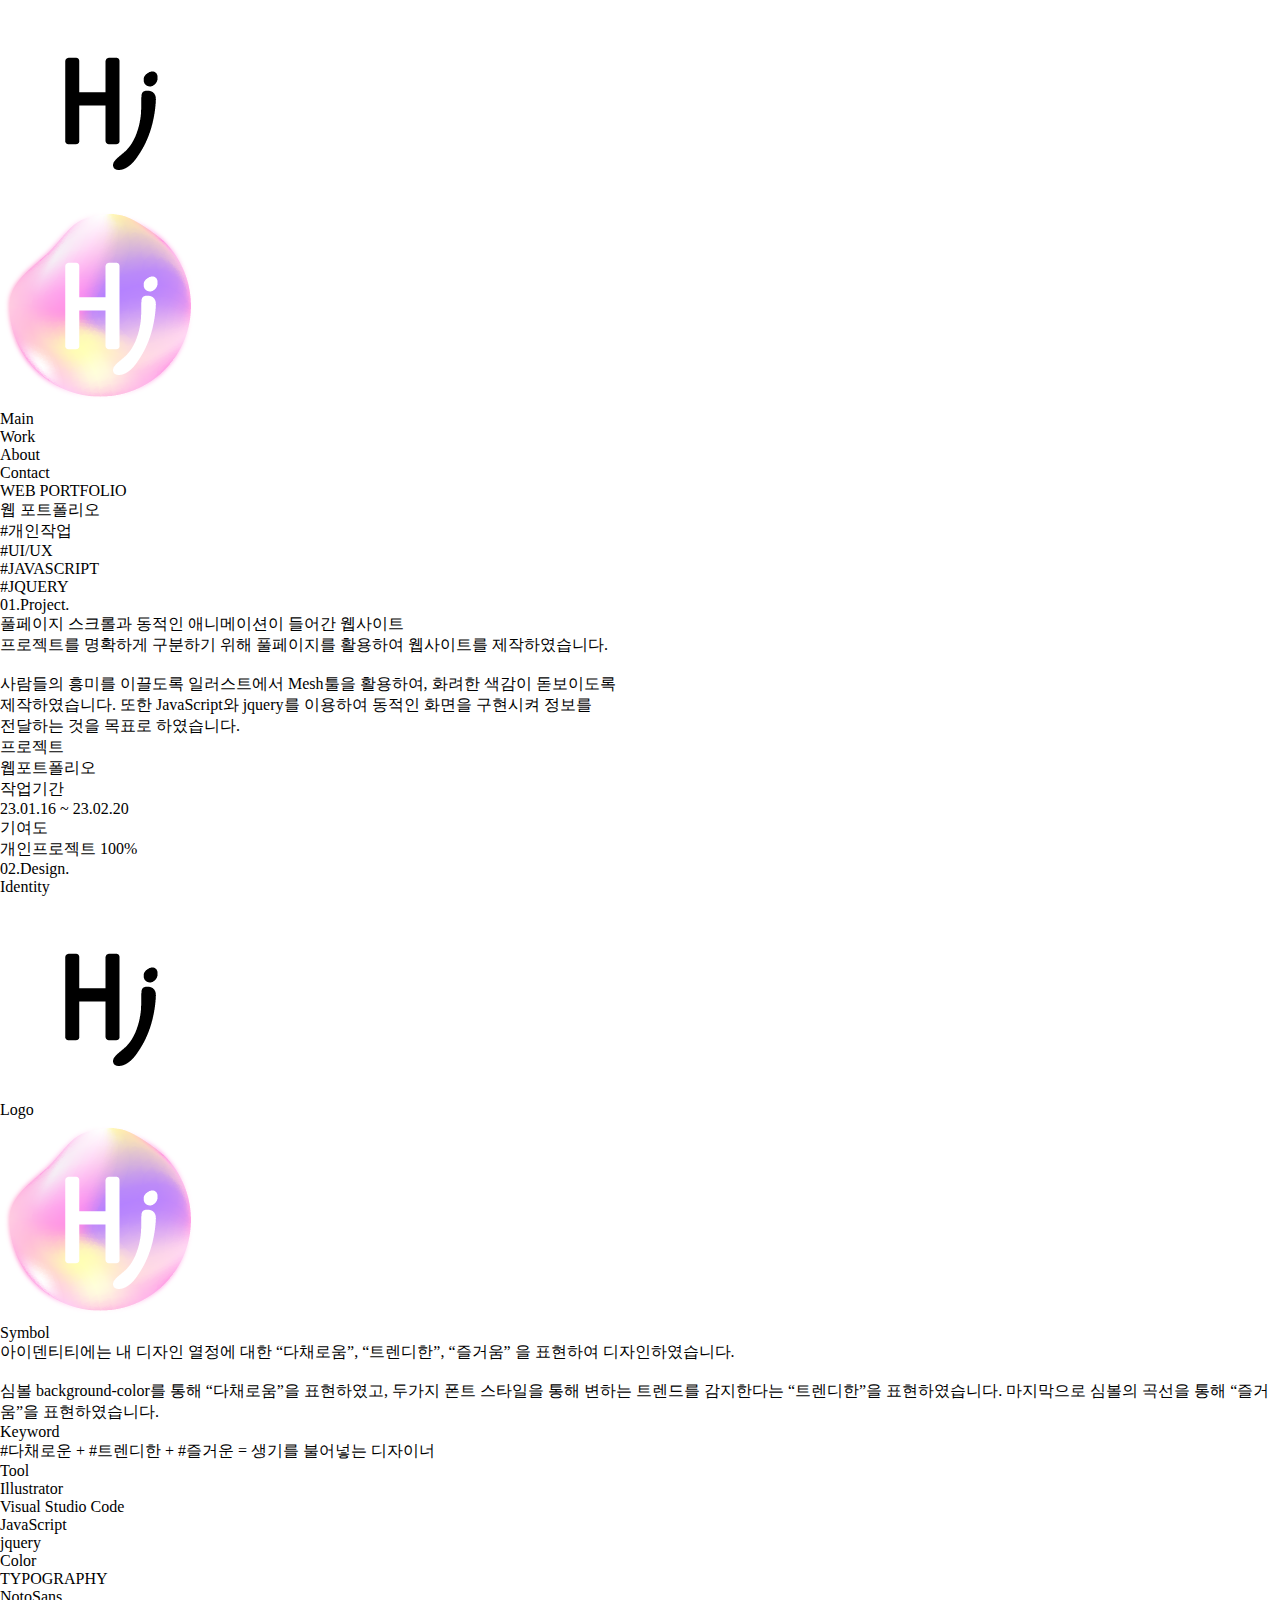
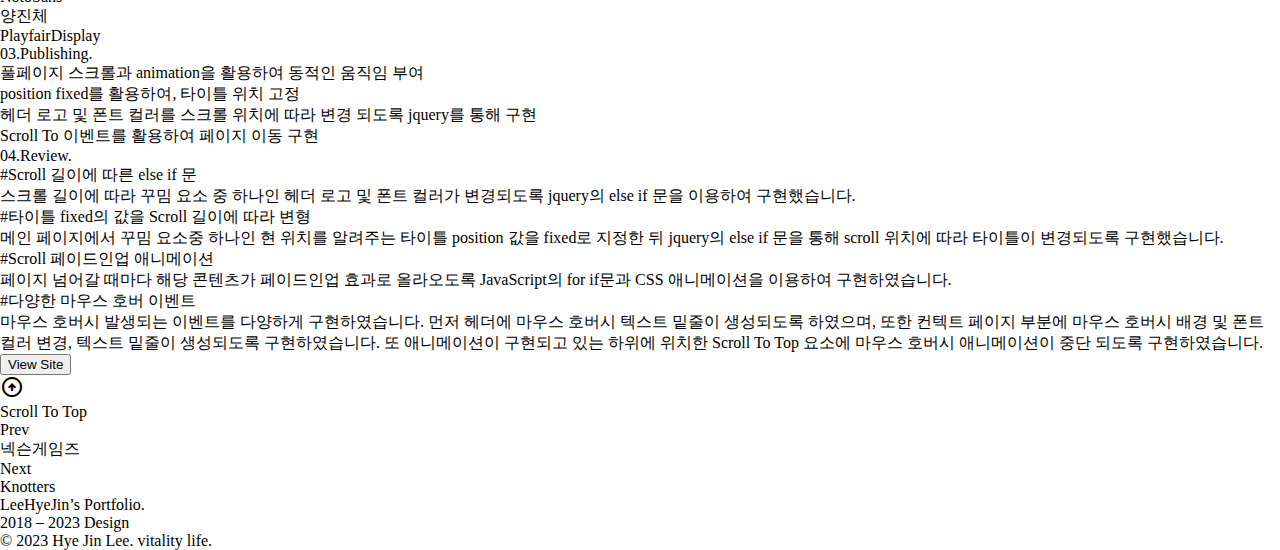
==== identity.html @ d8bede71 "작업 내역 확인333" ====
<!DOCTYPE html>
<html lang="ko">
  <head>
    <meta charset="UTF-8" />
    <meta http-equiv="X-UA-Compatible" content="IE=edge" />
    <meta name="viewport" content="width=device-width, initial-scale=1.0" />
    <title>웹포트폴리오</title>

    <!-- favicon -->
    <link rel="shortcut icon" href="/common/images/logo/favicon.png" />

    <!-- scroll To 아이콘 -->
    <link
      rel="stylesheet"
      href="https://fonts.googleapis.com/css2?family=Material+Symbols+Outlined:opsz,wght,FILL,GRAD@48,100,0,0"
    />

    <!-- reset -->
    <link rel="stylesheet" href="/common/minireset.min.css" />
    <!-- font-->
    <link rel="stylesheet" href="/common/fonts/font.css" />
    <!-- style.css -->
    <link rel="stylesheet" href="./style/identity.css" />

    <!-- jQuery-->
    <script src="
  https://cdn.jsdelivr.net/npm/jquery@3.6.3/dist/jquery.min.js
  "></script>

    <!-- <script src="https://code.jquery.com/jquery-migrate-3.4.0.min.js"></script> -->
    <!-- js -->
    <script defer src="./style/identity.js"></script>
  </head>
  <body>
    <header>
      <h1>
        <a onClick="window.location.reload()" href="/index.html"
          ><img
            class="header_Logo"
            src="/common/images/logo/header-logo-bk.png"
            alt="main_Logo"
        /></a>
      </h1>
      <h1>
        <img
          class="header_Logo2"
          src="/common/images/logo/header-logo.png"
          alt="logo2"
        />
      </h1>
      <ul class="Menu">
        <li class="menu_Main text_doc"><a href="/index.html">Main</a></li>
        <li class="menu_Work text_doc"><a href="#">Work</a></li>
        <li class="menu_About text_doc"><a href="#">About</a></li>
        <li class="menu_Contact text_doc"><a href="#">Contact</a></li>
      </ul>
    </header>
    <main class="page-start">
      <div class="projectTitleBox">
        <div class="projectTitle">
          <h2>WEB PORTFOLIO</h2>
          <h3>웹 포트폴리오</h3>
        </div>
        <div class="SubTitle_Box">
          <p>#개인작업</p>
          <p>#UI/UX</p>
          <p>#JAVASCRIPT</p>
          <p>#JQUERY</p>
        </div>
      </div>
    </main>
    <section>
      <!-- <div class="bg_container"> -->
      <div class="part Project">
        <div class="title ProjectTitle">
          <h2>01.Project.</h2>
        </div>
        <div class="mentionBox">
          <div class="mention">
            <h2>풀페이지 스크롤과 동적인 애니메이션이 들어간 웹사이트</h2>
            <p>
              프로젝트를 명확하게 구분하기 위해 풀페이지를 활용하여 웹사이트를
              제작하였습니다.<br />
              <br />사람들의 흥미를 이끌도록 일러스트에서 Mesh툴을 활용하여,
              화려한 색감이 돋보이도록<br />제작하였습니다. 또한
              JavaScript와 jquery를 이용하여 동적인 화면을 구현시켜 정보를<br />
              전달하는 것을 목표로 하였습니다.
            </p>
          </div>
          <div class="box">
            <div class="box_1 project">
              <h4>프로젝트</h4>
              <p>웹포트폴리오</p>
            </div>
            <div class="box_1 date">
              <h4>작업기간</h4>
              <p>23.01.16 ~ 23.02.20</p>
            </div>
            <div class="box_1 set">
              <h4>기여도</h4>
              <p>개인프로젝트 100%</p>
            </div>
          </div>
        </div>
      </div>
      <div class="part Design">
        <div class="title TitleTitle">
          <h2>02.Design.</h2>
        </div>
        <div class="Box DesignBox">
          <div class="Identity">
            <h2 class="innerTitle">Identity</h2>
            <div class="logo">
              <figure class="figure_logobk">
                <img
                  class="logo_bk"
                  src="/common/images/logo/header-logo-bk.png"
                  alt="bk_logo"
                />
                <figcaption>Logo</figcaption>
              </figure>
              <figure class="figure_symbol">
                <img
                  class="symbol"
                  src="/common/images/logo/header-logo.png"
                  alt="logo"
                />
                <figcaption>Symbol</figcaption>
              </figure>
              <p class="logo_mention">
                아이덴티티에는 내 디자인 열정에 대한 “다채로움”, “트렌디한”,
                “즐거움” 을 표현하여 디자인하였습니다.<br />
                <br />심볼 background-color를 통해 “다채로움”을 표현하였고,
                두가지 폰트 스타일을 통해 변하는 트렌드를 감지한다는
                “트렌디한”을 표현하였습니다. 마지막으로 심볼의 곡선을 통해
                “즐거움”을 표현하였습니다.
              </p>
            </div>
          </div>
          <h2 class="innerTitle innerMg">Keyword</h2>
          <h2 class="innerMention Keyword">
            <span class="bg">#다채로운</span class="bg"> + <span class="bg">#트렌디한</span> +
            <span class="bg">#즐거운</span> = <span class="bg">생기를 불어넣는 디자이너</span>
          </h2>
          <h2 class="innerTitle innerMg">Tool</h2>
          <div class="toolBox">
            <h2 class="innerMention tool">
              Illustrator
            </h2>
            <h2 class="innerMention tool">
              Visual Studio Code
            </h2>
            <h2 class="innerMention tool">
              JavaScript
            </h2>
            <h2 class="innerMention tool">
              jquery
            </h2>

          </div>
          <h2 class="innerTitle innerMg">Color</h2>
          <div class="circleBox">
            <h2 class="circle circle1"></h2>
            <h2 class="circle circle2"></h2>
            <h2 class="circle circle3"></h2>
            <h2 class="circle circle4"></h2>
          </div>
          <h2 class="innerTitle innerMg">TYPOGRAPHY</h2>
          <div class="TYPOGRAPHYBox">
            <div class="KO">
              <!-- <h2 class="lng">KO</h2> -->
              <div class="font border">
                <p class="noto">NotoSans</p>
                <p class="yang">양진체</p>
              </div>
            </div>
            <div class="ENG">
              <!-- <h2 class="lng">ENG</h2> -->
              <div class="font">
                <p class="paly">PlayfairDisplay</p>
              </div>
            </div>
          </div>
        </div>
      </div>
      <div class="part Publishing">
        <div class="title TitleTitle">
          <h2>03.Publishing.</h2>
        </div>
        <div class="Box PublishingBox">
          <ul>
            <li>풀페이지 스크롤과 animation을 활용하여 동적인 움직임 부여</li>
            <li>position fixed를 활용하여, 타이틀 위치 고정</li>
            <li>
              헤더 로고 및 폰트 컬러를 스크롤 위치에 따라 변경 되도록 jquery를
              통해 구현
            </li>
            <li>Scroll To 이벤트를 활용하여 페이지 이동 구현</li>
          </ul>
        </div>
      </div>
      <div class="part Review">
        <div class="title TitleTitle">
          <h2>04.Review.</h2>
        </div>
        <div class="Box ReviewBox">
          <h2>#Scroll 길이에 따른 else if 문</h2>
          <p>
            스크롤 길이에 따라 꾸밈 요소 중 하나인 헤더 로고 및 폰트 컬러가
            변경되도록 jquery의 else if 문을 이용하여 구현했습니다.
          </p>
          <h2>#타이틀 fixed의 값을 Scroll 길이에 따라 변형</h2>
          <p>
            메인 페이지에서 꾸밈 요소중 하나인 현 위치를 알려주는 타이틀 position
            값을 fixed로 지정한 뒤 jquery의 else if 문을 통해 scroll 위치에
            따라 타이틀이 변경되도록 구현했습니다.
          </p>
          <h2>#Scroll 페이드인업 애니메이션</h2>
          <p>
            페이지 넘어갈 때마다 해당 콘텐츠가 페이드인업 효과로 올라오도록
            JavaScript의 for if문과 CSS 애니메이션을 이용하여 구현하였습니다.
          </p>
          <h2>#다양한 마우스 호버 이벤트</h2>
          <p>
            마우스 호버시 발생되는 이벤트를 다양하게 구현하였습니다. 먼저
            헤더에 마우스 호버시 텍스트 밑줄이 생성되도록 하였으며, 또한
            컨텍트 페이지 부분에 마우스 호버시 배경 및 폰트 컬러 변경, 텍스트
            밑줄이 생성되도록 구현하였습니다. 또 애니메이션이 구현되고 있는
            하위에 위치한 Scroll To Top 요소에 마우스 호버시 애니메이션이 중단
            되도록 구현하였습니다.
          </p>
          <div class="btn">
            <button>View Site</button>
          </div>
        </div>
      </div>
        <div class="scrollTo">
          <span class="material-symbols-outlined"> arrow_circle_up </span>
          <p>Scroll To Top</p>
        </div>
      <div class="banner">
        <div class="wishList_prev">
            <a href="/index.html">
              <div class="prev_title">
                <h3>Prev</h3>
                <h2>넥슨게임즈</h2>
              </div>
            </a>
        </div>
        <div class="wishList_next">
            <a href="/index.html">
              <div class="next_title">
                <h3>Next</h3>
                <h2>Knotters</h2>
              </div>
            </a>
        </div>
      </div>
      <footer>
        <div class="footerTitle">
          <div class="footerMain_font">
            <h3>LeeHyeJin’s Portfolio.</h3>
            <p class="footerMg">2018 ⎯ 2023 Design</p>
            <p class="fontColor">&copy; 2023 Hye Jin Lee. vitality life.</p>
          </div>
          <div class="copy"></div>
        </div>
      </footer>
      <!-- </div> -->
    </section>
  </body>
</html>
---- common/minireset.min.css ----
/*! minireset.css v0.0.6 | MIT License | github.com/jgthms/minireset.css */html,body,p,ol,ul,li,dl,dt,dd,blockquote,figure,fieldset,legend,textarea,pre,iframe,hr,h1,h2,h3,h4,h5,h6{margin:0;padding:0}h1,h2,h3,h4,h5,h6{font-size:100%;font-weight:normal}ul{list-style:none}button,input,select{margin:0}html{box-sizing:border-box}*,*::before,*::after{box-sizing:inherit}img,video{height:auto;max-width:100%}iframe{border:0}table{border-collapse:collapse;border-spacing:0}td,th{padding:0}a{text-decoration: none;}a{color: inherit;}
---- common/fonts/font.css ----
@charset "utf-8";

/* PlayfairDisplay */

@font-face {
    font-family: "PlayfairDisplay";
    src: url(./font/PlayfairDisplay-Regular.woff)format("woff");
    font-weight: 400;
    font-display: swap;
}

@font-face {
    font-family: "PlayfairDisplay";
    src: url(./font/PlayfairDisplay-Italic.woff)format("woff");
    font-weight: 400;
    font-style: italic;
    font-display: swap;
}

@font-face {
    font-family: "PlayfairDisplay";
    src: url(./font/PlayfairDisplay-Medium.woff) format("woff");
    font-weight: 500;
    font-display: swap;
}

@font-face {
    font-family: "PlayfairDisplay";
    src: url(./font/PlayfairDisplay-MediumItalic.woff) format("woff");
    font-weight: 500;
    font-style: italic;
    font-display: swap;
}

@font-face {
    font-family: "PlayfairDisplay";
    src: url(./font/PlayfairDisplay-SemiBold.woff) format("woff");
    font-weight: 600;
    font-display: swap;
}

@font-face {
    font-family: "PlayfairDisplay";
    src: url(./font/PlayfairDisplay-SemiBoldItalic.woff) format("woff");
    font-weight: 600;
    font-style: italic;
    font-display: swap;
}

@font-face {
    font-family: "PlayfairDisplay";
    src: url(./font/PlayfairDisplay-Bold.woff) format("woff");
    font-weight: 700;
    font-display: swap;
}

@font-face {
    font-family: "PlayfairDisplay";
    src: url(./font/PlayfairDisplay-BoldItalic.woff) format("woff");
    font-weight: 700;
    font-style: italic;
    font-display: swap;
}

@font-face {
    font-family: "PlayfairDisplay";
    src: url(./font/PlayfairDisplay-ExtraBold.woff) format("woff");
    font-weight: 800;
    font-display: swap;
}

@font-face {
    font-family: "PlayfairDisplay";
    src: url(./font/PlayfairDisplay-ExtraBoldItalic.woff) format("woff");
    font-weight: 800;
    font-style: italic;
    font-display: swap;
}

/* NotoSansKR */

@font-face {
    font-family: "NotoSans";
    src: url(./font/NotoSansKR-Thin.woff) format("woff"),
        url(./font/NotoSansKR-Thin.woff2) format("woff2");
    font-weight: 100;
    font-style: normal;
    font-display: swap;
}

@font-face {
    font-family: "NotoSans";
    src: url(./font/NotoSansKR-Light.woff) format("woff"),
        url(./font/NotoSansKR-Light.woff2) format("woff2");
    font-weight: 300;
    font-style: normal;
    font-display: swap;
}

@font-face {
    font-family: "NotoSans";
    src: url(./font/NotoSansKR-Regular.woff) format("woff"),
        url(./font/NotoSansKR-Regular.woff2) format("woff2");
    font-weight: 400;
    font-style: normal;
    font-display: swap;
}

@font-face {
    font-family: "NotoSans";
    src: url(./font/NotoSansKR-Medium.woff) format("woff"),
        url(./font/NotoSansKR-Medium.woff2) format("woff2");
    font-weight: 500;
    font-style: normal;
    font-display: swap;
}

@font-face {
    font-family: "NotoSans";
    src: url(./font/NotoSansKR-Bold.woff) format("woff"),
        url(./font/NotoSansKR-Bold.woff2) format("woff2");
    font-style: normal;
    font-weight: bold;
    font-display: swap;
}

@font-face {
    font-family: "NotoSans";
    src: url(./font/NotoSansKR-Black.woff) format("woff"),
        url(./font/NotoSansKR-Black.woff2) format("woff2");
    font-weight: 900;
    font-style: normal;
    font-display: swap;
}

/* 양진체 */

@font-face {
    font-family: "양진체";
    src: url(./font/양진체v0.9_ttf.woff) format("woff");
    font-weight: 500;
    font-display: swap;
}
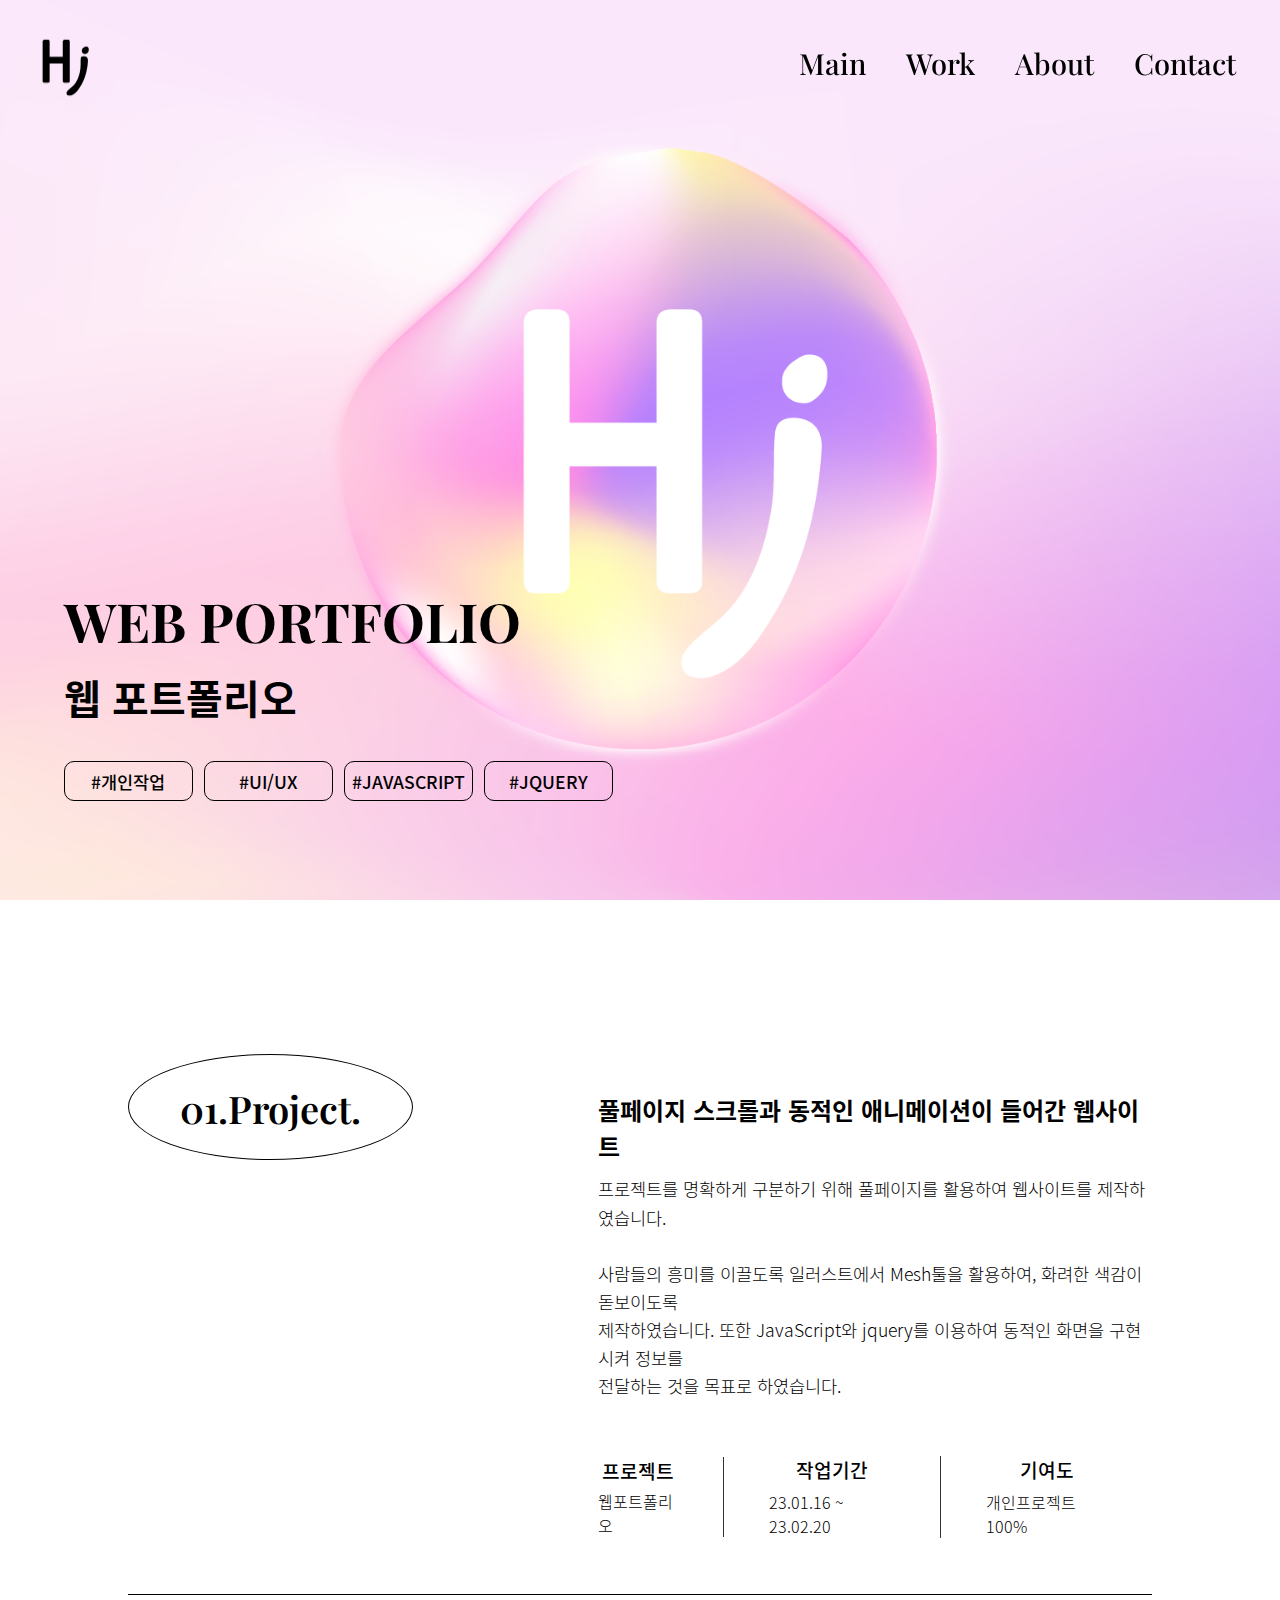
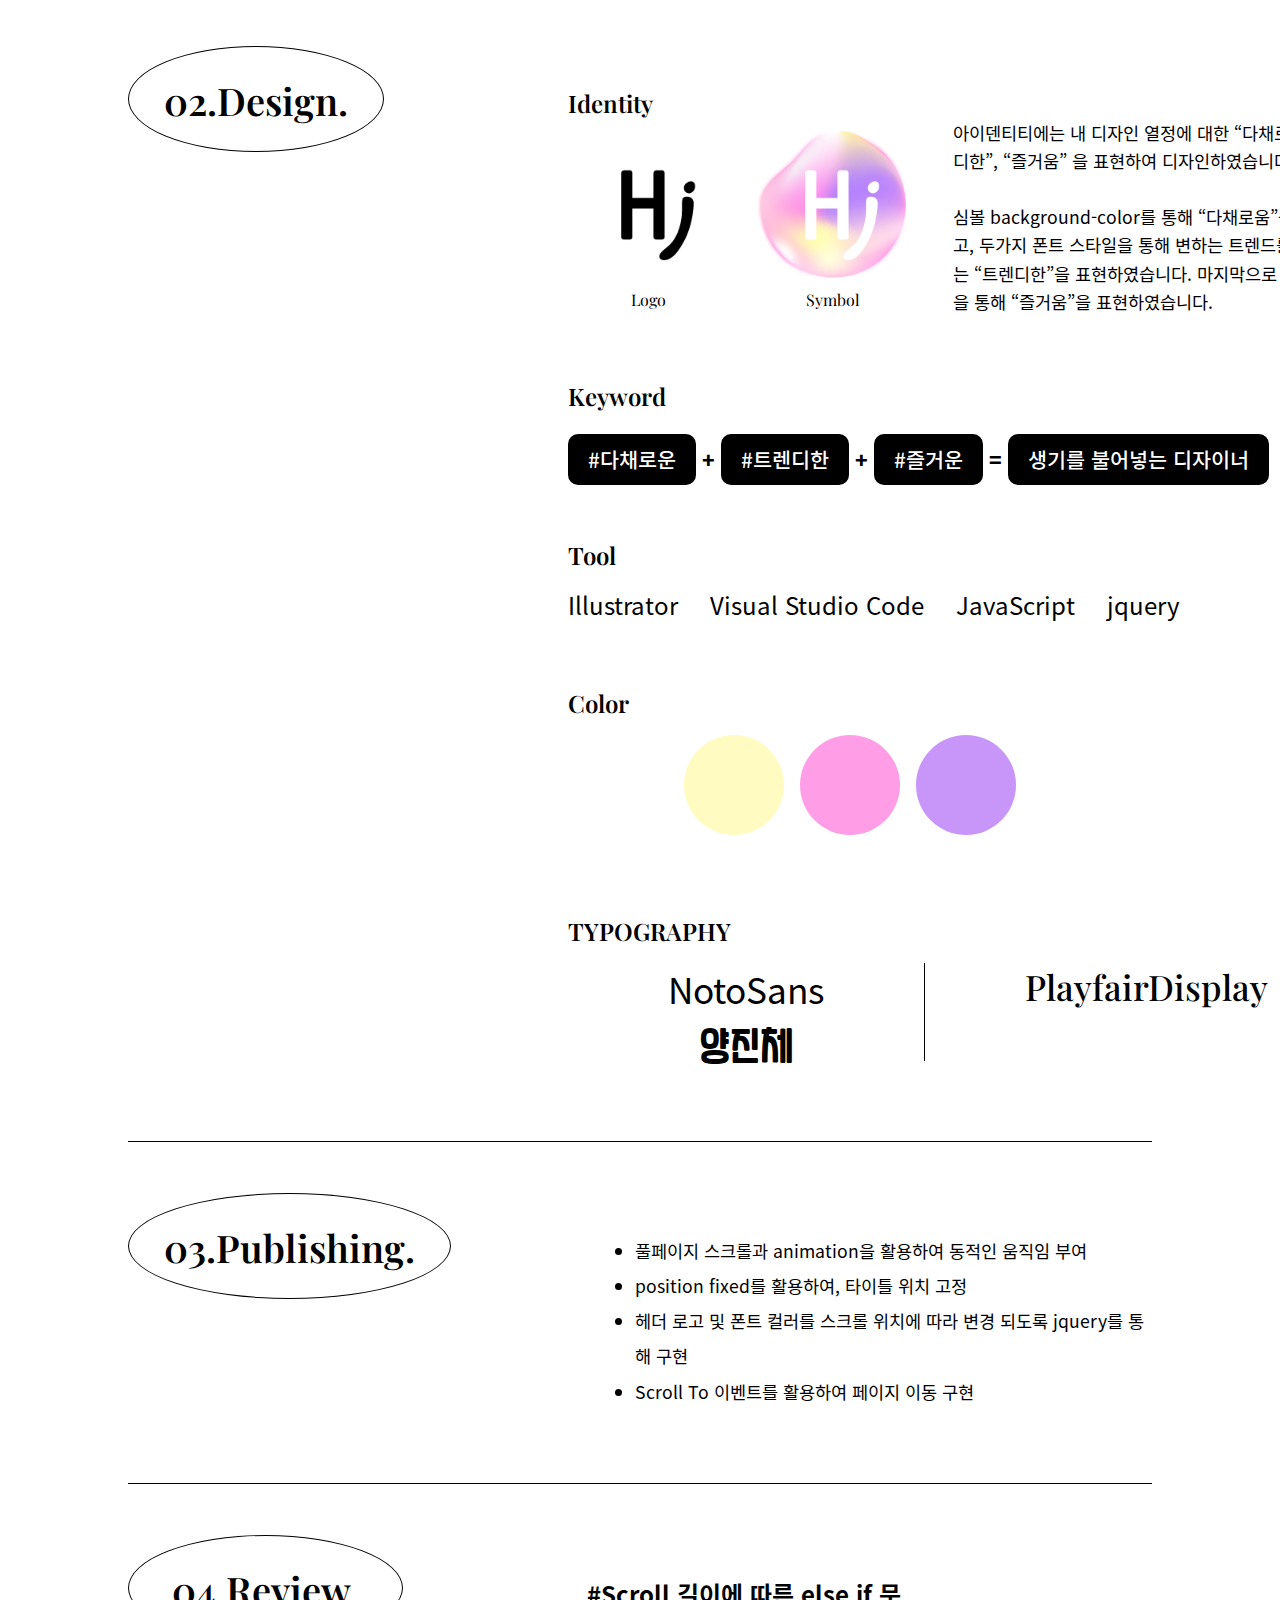
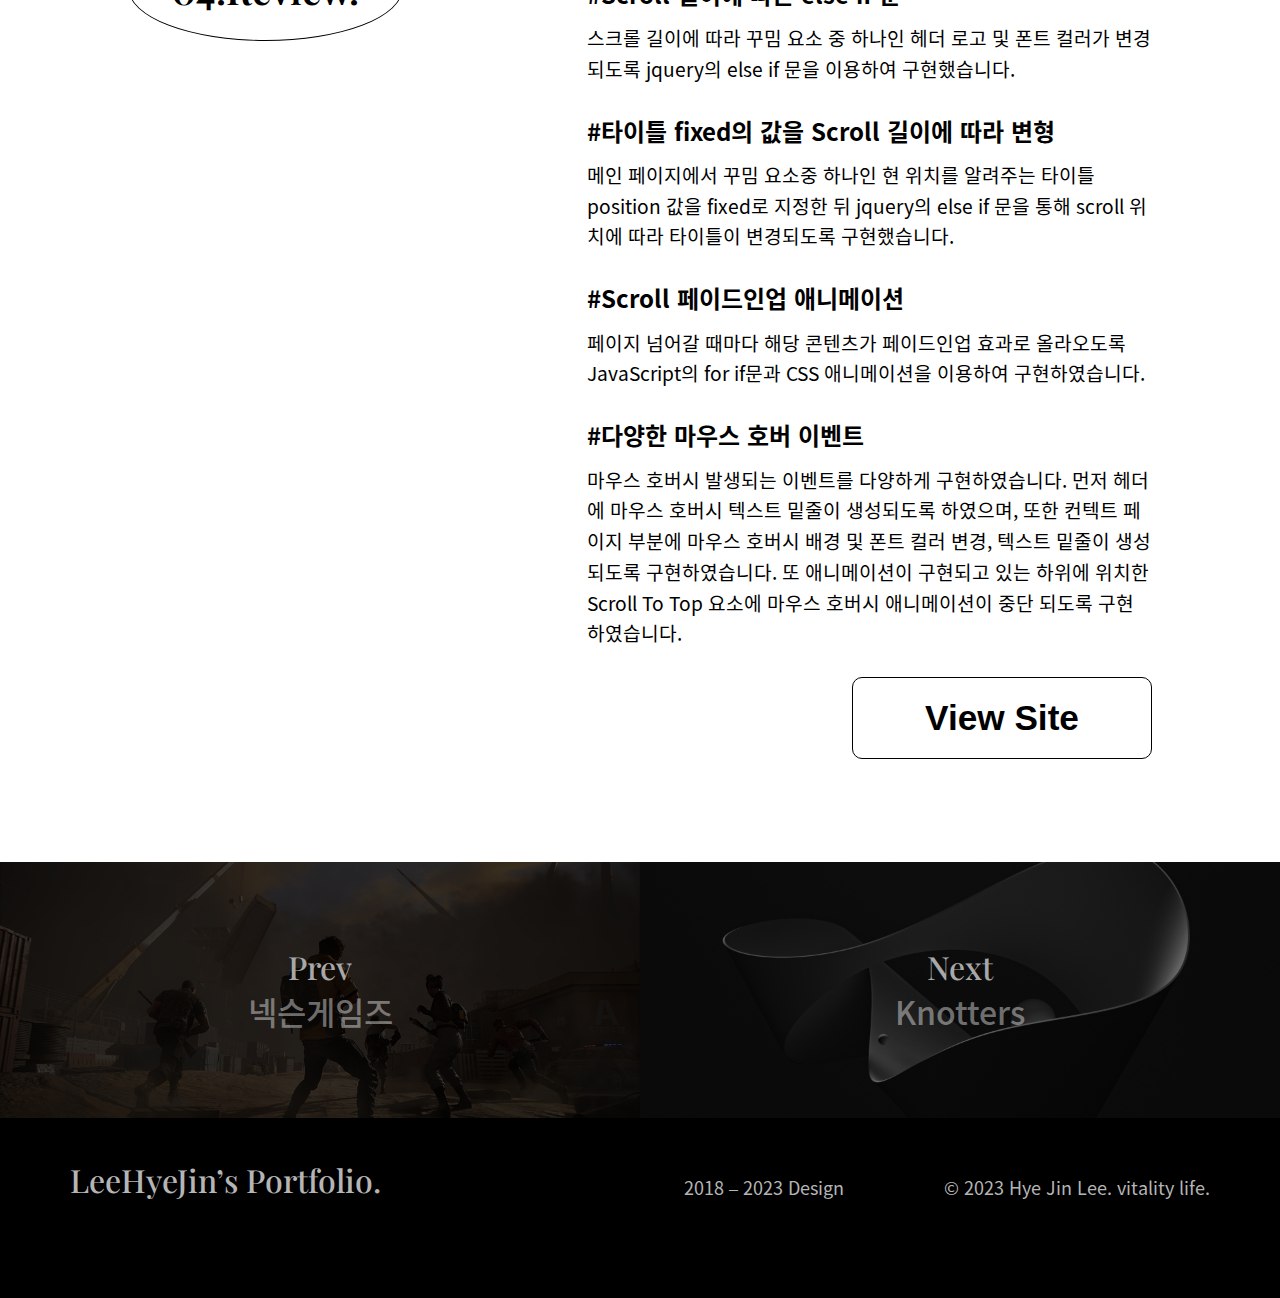
==== commit dbd3f1a2: "파일 확인" ====
--- a/identity.html
+++ b/identity.html
@@ -7,7 +7,7 @@
     <title>웹포트폴리오</title>
 
     <!-- favicon -->
-    <link rel="shortcut icon" href="/common/images/logo/favicon.png" />
+    <link rel="shortcut icon" href="./common/images/logo/favicon.png" />
 
     <!-- scroll To 아이콘 -->
     <link
@@ -16,11 +16,11 @@
     />
 
     <!-- reset -->
-    <link rel="stylesheet" href="/common/minireset.min.css" />
+    <link rel="stylesheet" href="./common/minireset.min.css" />
     <!-- font-->
-    <link rel="stylesheet" href="/common/fonts/font.css" />
+    <link rel="stylesheet" href="./common/fonts/font.css" />
     <!-- style.css -->
-    <link rel="stylesheet" href="./style/identity.css" />
+    <link rel="stylesheet" href="./project/identity/style/identity.css" />
 
     <!-- jQuery-->
     <script src="
@@ -29,7 +29,7 @@
 
     <!-- <script src="https://code.jquery.com/jquery-migrate-3.4.0.min.js"></script> -->
     <!-- js -->
-    <script defer src="./style/identity.js"></script>
+    <script defer src="./project/identity/style/identity.js"></script>
   </head>
   <body>
     <header>
@@ -37,14 +37,14 @@
         <a onClick="window.location.reload()" href="/index.html"
           ><img
             class="header_Logo"
-            src="/common/images/logo/header-logo-bk.png"
+            src="./common/images/logo/header-logo-bk.png"
             alt="main_Logo"
         /></a>
       </h1>
       <h1>
         <img
           class="header_Logo2"
-          src="/common/images/logo/header-logo.png"
+          src="./common/images/logo/header-logo.png"
           alt="logo2"
         />
       </h1>
@@ -114,7 +114,7 @@
               <figure class="figure_logobk">
                 <img
                   class="logo_bk"
-                  src="/common/images/logo/header-logo-bk.png"
+                  src="./common/images/logo/header-logo-bk.png"
                   alt="bk_logo"
                 />
                 <figcaption>Logo</figcaption>
@@ -122,7 +122,7 @@
               <figure class="figure_symbol">
                 <img
                   class="symbol"
-                  src="/common/images/logo/header-logo.png"
+                  src="./common/images/logo/header-logo.png"
                   alt="logo"
                 />
                 <figcaption>Symbol</figcaption>
@@ -248,7 +248,7 @@
             </a>
         </div>
         <div class="wishList_next">
-            <a href="/index.html">
+            <a href="./index.html">
               <div class="next_title">
                 <h3>Next</h3>
                 <h2>Knotters</h2>
--- a/project/identity/style/identity.css
+++ b/project/identity/style/identity.css
@@ -0,0 +1,625 @@
+@charset "utf-8";
+::-webkit-scrollbar {
+  width: 10px;
+}
+::-webkit-scrollbar-thumb {
+  background-color: #ff9de6;
+  border-radius: 10px;
+}
+::-webkit-scrollbar-track {
+  background-color: #fff;
+}
+body {
+  font-family: "PlayfairDisplay", 돋움, sans-serif;
+  color: #000;
+  position: relative;
+}
+header {
+  position: fixed;
+  width: 100%;
+  height: 14vh;
+  display: flex;
+  justify-content: flex-end;
+  align-items: center;
+  z-index: 9999;
+  transition: top 0.2s ease-in-out;
+}
+header h1 {
+  width: 100px;
+  margin-left: 10px;
+  margin-right: auto;
+  cursor: pointer;
+}
+header .Menu {
+  display: flex;
+  cursor: pointer;
+}
+header .Menu li {
+  margin-right: 40px;
+}
+header .Menu a {
+  font-size: 1.8rem;
+  height: 80px;
+  /* padding: 0 20px; */
+  font-weight: 500;
+}
+.text_doc {
+  text-decoration: none;
+  background-image: linear-gradient(#292929, #292929);
+  background-repeat: no-repeat;
+  background-position: bottom left;
+  background-size: 0% 2px;
+  transition: background-size 500ms ease-in-out;
+}
+.text_doc:hover {
+  background-size: 100% 2px;
+  color: inherit;
+}
+.text_doc:hover.check {
+  background-size: 100% 2px;
+  color: inherit;
+  background-image: linear-gradient(#fff, #fff);
+}
+header .Menu li:nth-child(4) {
+  margin-right: 44px;
+}
+.header_Logo2 {
+  display: none;
+  cursor: pointer;
+}
+.header_Logo2.on {
+  display: block;
+  position: absolute;
+  left: 1.5%;
+  top: 19%;
+  width: 110px;
+}
+.header_Logo.remove {
+  display: none;
+}
+
+/* Main */
+main {
+  width: 100%;
+  height: 100vh;
+  background: url(../images/webMain.png) no-repeat 50% / cover;
+  position: relative;
+}
+main .projectTitleBox {
+  position: absolute;
+  bottom: 11%;
+  left: 5%;
+}
+main .projectTitle {
+}
+main .projectTitle h2 {
+  font-size: 3.4rem;
+  font-weight: 700;
+  margin-bottom: 2%;
+}
+main .projectTitle h3 {
+  font-family: "NotoSans", 돋움, sans-serif;
+  font-weight: 700;
+  font-size: 2.5rem;
+}
+main .SubTitle_Box {
+  display: flex;
+  margin-top: 6%;
+}
+main .SubTitle_Box p {
+  font-size: 1.1rem;
+  font-family: "NotoSans", 돋움, sans-serif;
+  font-weight: 500;
+  border: 1px solid #000;
+  border-radius: 10px;
+  width: 140px;
+  height: 40px;
+  line-height: 40px;
+  text-align: center;
+  margin-right: 2%;
+  cursor: pointer;
+  transition: 0.5s;
+}
+main .SubTitle_Box p:hover {
+  background-color: #000;
+  color: #fff;
+}
+
+/* section */
+section {
+  width: 100%;
+  /* height: 2200px; */
+  position: relative;
+  background-color: #fff;
+  box-sizing: border-box;
+  background: fixed url(/common/images/object/articleBackground_1920.png)
+    no-repeat 50% / cover;
+}
+.bg_container {
+  /* width: 100%;
+  height: 100vh;
+  background: fixed url(/common/images/object/articleBackground_1920.png)
+    no-repeat 50% / cover; */
+}
+.part {
+  width: 80vw;
+  display: flex;
+  position: sticky;
+  justify-content: flex-start;
+  margin: 0 auto;
+  border-bottom: 1px solid #000;
+  box-sizing: border-box;
+}
+.part:nth-child(n + 4) {
+  border-bottom: none;
+}
+.part .title {
+  margin-right: 18%;
+  width: 324px;
+  text-align: center;
+}
+.ProjectTitle {
+  margin-top: 15%;
+}
+.part .title h2 {
+  font-size: 2.4rem;
+  font-weight: 600;
+  border: 1.5px solid #000;
+  border-radius: 80%;
+  padding: 0 35px;
+  height: 106px;
+  line-height: 106px;
+}
+.mentionBox {
+  margin-top: 15%;
+}
+.mentionBox .mention {
+  margin-top: 7%;
+  font-family: "NotoSans", 돋움, sans-serif;
+}
+.mentionBox .mention h2 {
+  font-size: 1.5rem;
+  font-weight: bold;
+}
+.mentionBox .mention p {
+  font-size: 1.1rem;
+  font-weight: 300;
+  margin-top: 2%;
+  line-height: 1.6;
+}
+.box {
+  margin-top: 10%;
+  margin-bottom: 10%;
+  display: flex;
+  font-family: "NotoSans", 돋움, sans-serif;
+  justify-content: flex-start;
+  align-items: center;
+}
+.box_1 {
+  display: flex;
+  flex-direction: column;
+  align-items: center;
+  border-right: 1px solid #333;
+  padding: 0 45px;
+}
+.box_1:first-child {
+  padding-left: 0;
+}
+.box_1:last-child {
+  border: 0;
+}
+.box_1 h4 {
+  font-size: 1.2rem;
+  font-weight: 500;
+}
+.box_1 p {
+  margin-top: 5%;
+  font-size: 1rem;
+  font-weight: 300;
+}
+
+.Design {
+}
+.TitleTitle {
+  margin-top: 5%;
+}
+.Box {
+  margin-top: 9%;
+}
+.Identity {
+  display: flex;
+  flex-direction: column;
+  justify-content: center;
+}
+.innerTitle {
+  font-size: 1.5rem;
+  font-weight: 600;
+}
+.innerMg {
+  margin-top: 8%;
+}
+.logo {
+  display: flex;
+  justify-content: center;
+  align-items: center;
+}
+.figure_symbol {
+  margin-right: 5%;
+}
+.figure_logobk {
+  margin-right: 3%;
+}
+img.logo_bk {
+  width: 160px;
+}
+img.symbol {
+  width: 160px;
+}
+.symbol {
+  margin-right: 25%;
+}
+figcaption {
+  text-align: center;
+}
+.Keyword {
+  /* border: 1px solid #000; */
+}
+.logo_mention {
+  width: 415px;
+  font-family: "NotoSans", 돋움, sans-serif;
+  font-size: 1.1rem;
+  font-weight: 400;
+  line-height: 1.6;
+}
+.innerMention {
+  font-family: "NotoSans", 돋움, sans-serif;
+  font-size: 1.3rem;
+  font-weight: 400;
+  margin-top: 2%;
+}
+.toolBox {
+  display: flex;
+  flex-direction: row;
+}
+.tool {
+  font-size: 1.5rem;
+  /* border-right: 1px solid #000; */
+  padding-left: 2%;
+  padding-right: 2%;
+}
+.tool:first-child {
+  padding-left: 0;
+}
+.Keyword {
+  margin-top: 4%;
+  font-weight: 900;
+}
+.bg {
+  background-color: #000;
+  color: #fff;
+  padding: 10px 20px;
+  border-radius: 10px;
+  font-weight: 500;
+}
+.circleBox {
+  display: flex;
+  margin-bottom: 10%;
+}
+.circle {
+  margin-top: 2%;
+  margin-right: 2%;
+}
+.circle:last-child {
+  margin-right: 0;
+}
+.circle1 {
+  width: 100px;
+  height: 100px;
+  border-radius: 100%;
+  background-color: #fff;
+}
+.circle2 {
+  width: 100px;
+  height: 100px;
+  border-radius: 100%;
+  background-color: #fffbc1;
+}
+.circle3 {
+  width: 100px;
+  height: 100px;
+  border-radius: 100%;
+  background-color: #ff9de6;
+}
+.circle4 {
+  width: 100px;
+  height: 100px;
+  border-radius: 100%;
+  background-color: #c896f8;
+}
+.TYPOGRAPHYBox {
+  display: flex;
+  margin-bottom: 10%;
+}
+.KO,
+.ENG {
+  margin-top: 2%;
+}
+.KO {
+  display: flex;
+}
+.lng {
+  font-family: "NotoSans", 돋움, sans-serif;
+  font-size: 1.4rem;
+  font-weight: 700;
+  text-align: center;
+}
+.font {
+  padding: 0 100px;
+  display: flex;
+  flex-direction: column;
+  align-items: center;
+}
+.border {
+  border-right: 1px solid #000;
+}
+.noto {
+  font-family: "NotoSans", 돋움, sans-serif;
+  font-size: 2.2rem;
+  font-weight: 400;
+}
+.yang {
+  font-size: 2.2rem;
+  font-family: "양진체", 돋움, sans-serif;
+  margin-top: 5%;
+}
+.paly {
+  font-size: 2.2rem;
+  font-weight: 500;
+}
+.Publishing {
+  height: 38vh;
+}
+.PublishingBox {
+  margin-bottom: 10%;
+}
+.PublishingBox ul {
+  line-height: 2;
+}
+.PublishingBox li {
+  list-style: disc;
+  font-family: "NotoSans", 돋움, sans-serif;
+  font-size: 1.1rem;
+  font-weight: 400;
+}
+
+/* .Review_container {
+  width: 100%;
+  height: 100vh;
+  background: url(/common/images/object/articleBackground_1920.png) no-repeat
+    50% / cover;
+  position: relative;
+} */
+.ReviewBox {
+  width: 52vw;
+  margin-bottom: 10%;
+}
+.ReviewBox h2 {
+  font-family: "NotoSans", 돋움, sans-serif;
+  font-size: 1.5rem;
+  font-weight: bold;
+}
+.ReviewBox p {
+  margin-top: 2%;
+  font-family: "NotoSans", 돋움, sans-serif;
+  font-size: 1.2rem;
+  margin-bottom: 5%;
+  line-height: 1.6;
+}
+.btn {
+  display: flex;
+  justify-content: flex-end;
+}
+button {
+  background-color: transparent;
+  color: #000;
+  border: 1px solid #000;
+  width: 300px;
+  padding: 20px;
+  font-size: 2.2rem;
+  font-weight: 600;
+  cursor: pointer;
+  border-radius: 10px;
+  transition: 0.5s;
+}
+button:hover {
+  background-color: #000;
+  color: #fff;
+}
+/* scrollTo */
+.scrollTo {
+  position: absolute;
+  bottom: 5%;
+  right: 2%;
+  color: #292929;
+
+  display: flex;
+  flex-direction: column;
+  align-items: center;
+  transition: 1s;
+}
+.scrollTo:hover {
+  color: #000;
+}
+.material-symbols-outlined {
+  cursor: pointer;
+  font-size: 90px;
+  font-weight: 100;
+
+  -moz-animation: bounce 2s infinite;
+  -webkit-animation: bounce 2s infinite;
+  animation: bounce 2s infinite;
+}
+@keyframes bounce {
+  0%,
+  20%,
+  50%,
+  80%,
+  100% {
+    transform: translateY(0);
+  }
+  40% {
+    transform: translateY(-30px);
+  }
+  60% {
+    transform: translateY(-15px);
+  }
+}
+.material-symbols-outlined:hover {
+  animation: none;
+}
+.scrollTo p {
+  font-weight: 600;
+  font-style: italic;
+
+  font-size: 1.5rem;
+}
+
+/* footer */
+footer {
+  background-color: #000;
+  color: #fff;
+
+  width: 100%;
+  height: 20vh;
+  padding: 40px 70px;
+  color: #b5b5b5;
+  box-sizing: border-box;
+}
+.banner {
+  display: flex;
+  justify-content: center;
+  width: 100%;
+  margin: 0 auto;
+  /* height: 300px; */
+  position: relative;
+}
+.wishList_prev {
+  width: 50%;
+  background: url(/project/nexon/veiled_background01.png) no-repeat 50% / cover;
+  height: 20vw;
+}
+.wishList_prev a {
+  position: relative;
+  display: flex;
+  justify-content: center;
+  align-items: center;
+  width: 100%;
+  height: 100%;
+  padding: 2.4rem;
+  color: #ffffff6c;
+}
+.prev_title {
+  z-index: 9;
+  display: flex;
+  flex-direction: column;
+  align-items: center;
+  transition: transform 0.5s;
+}
+.wishList_prev a:hover .prev_title {
+  transform: translateY(-10px);
+}
+.prev_title h3 {
+  font-size: 2rem;
+  font-weight: 500;
+  color: #a8a8a8;
+}
+.prev_title h2 {
+  font-size: 2rem;
+  font-weight: 500;
+  font-family: "NotoSans", 돋움, sans-serif;
+}
+.wishList_prev a::after,
+.wishList_next a::after {
+  content: "";
+  display: block;
+  position: absolute;
+  top: 0;
+  left: 0;
+  width: 100%;
+  height: 100%;
+  background-color: rgba(0, 0, 0, 0.5);
+  transition: background 0.3s;
+}
+.wishList_prev a:hover,
+.wishList_next a:hover {
+  background-color: rgba(0, 0, 0, 0.6);
+  transition: 0.3s;
+  color: #ffffff;
+}
+.next_title {
+  z-index: 9;
+  display: flex;
+  flex-direction: column;
+  align-items: center;
+  transition: transform 0.5s;
+}
+.wishList_next a {
+  position: relative;
+  display: flex;
+  justify-content: center;
+  align-items: center;
+  width: 100%;
+  height: 100%;
+  padding: 2.4rem;
+  color: #ffffff6c;
+}
+.wishList_next {
+  width: 50vw;
+  height: 20vw;
+  background: url(/project/knotters/img_main_intro.jpg) no-repeat 50% / cover;
+}
+.next_title h3 {
+  font-size: 2rem;
+  font-weight: 500;
+  color: #a8a8a8;
+}
+.next_title h2 {
+  font-size: 2rem;
+  font-weight: 500;
+  font-family: "NotoSans", 돋움, sans-serif;
+}
+.wishList_next a:hover .next_title {
+  transform: translateY(-10px);
+}
+/* .footerTitle {
+    display: flex;
+    justify-content: flex-end;
+    align-items: baseline;
+
+} */
+.footerMain_font {
+  display: flex;
+  align-items: flex-end;
+}
+footer .copy {
+  margin-top: 40px;
+  /* border-top: 1px solid #333; */
+  width: 100%;
+  text-align: right;
+}
+footer h3 {
+  font-size: 2rem;
+  margin-right: auto;
+  font-weight: 500;
+}
+footer p {
+  font-family: "NotoSans", 돋움, sans-serif;
+  font-weight: 400;
+  font-size: 18px;
+}
+footer p:nth-child(1) {
+  margin-bottom: 40px;
+}
+.footerMg {
+  margin-right: 100px;
+}
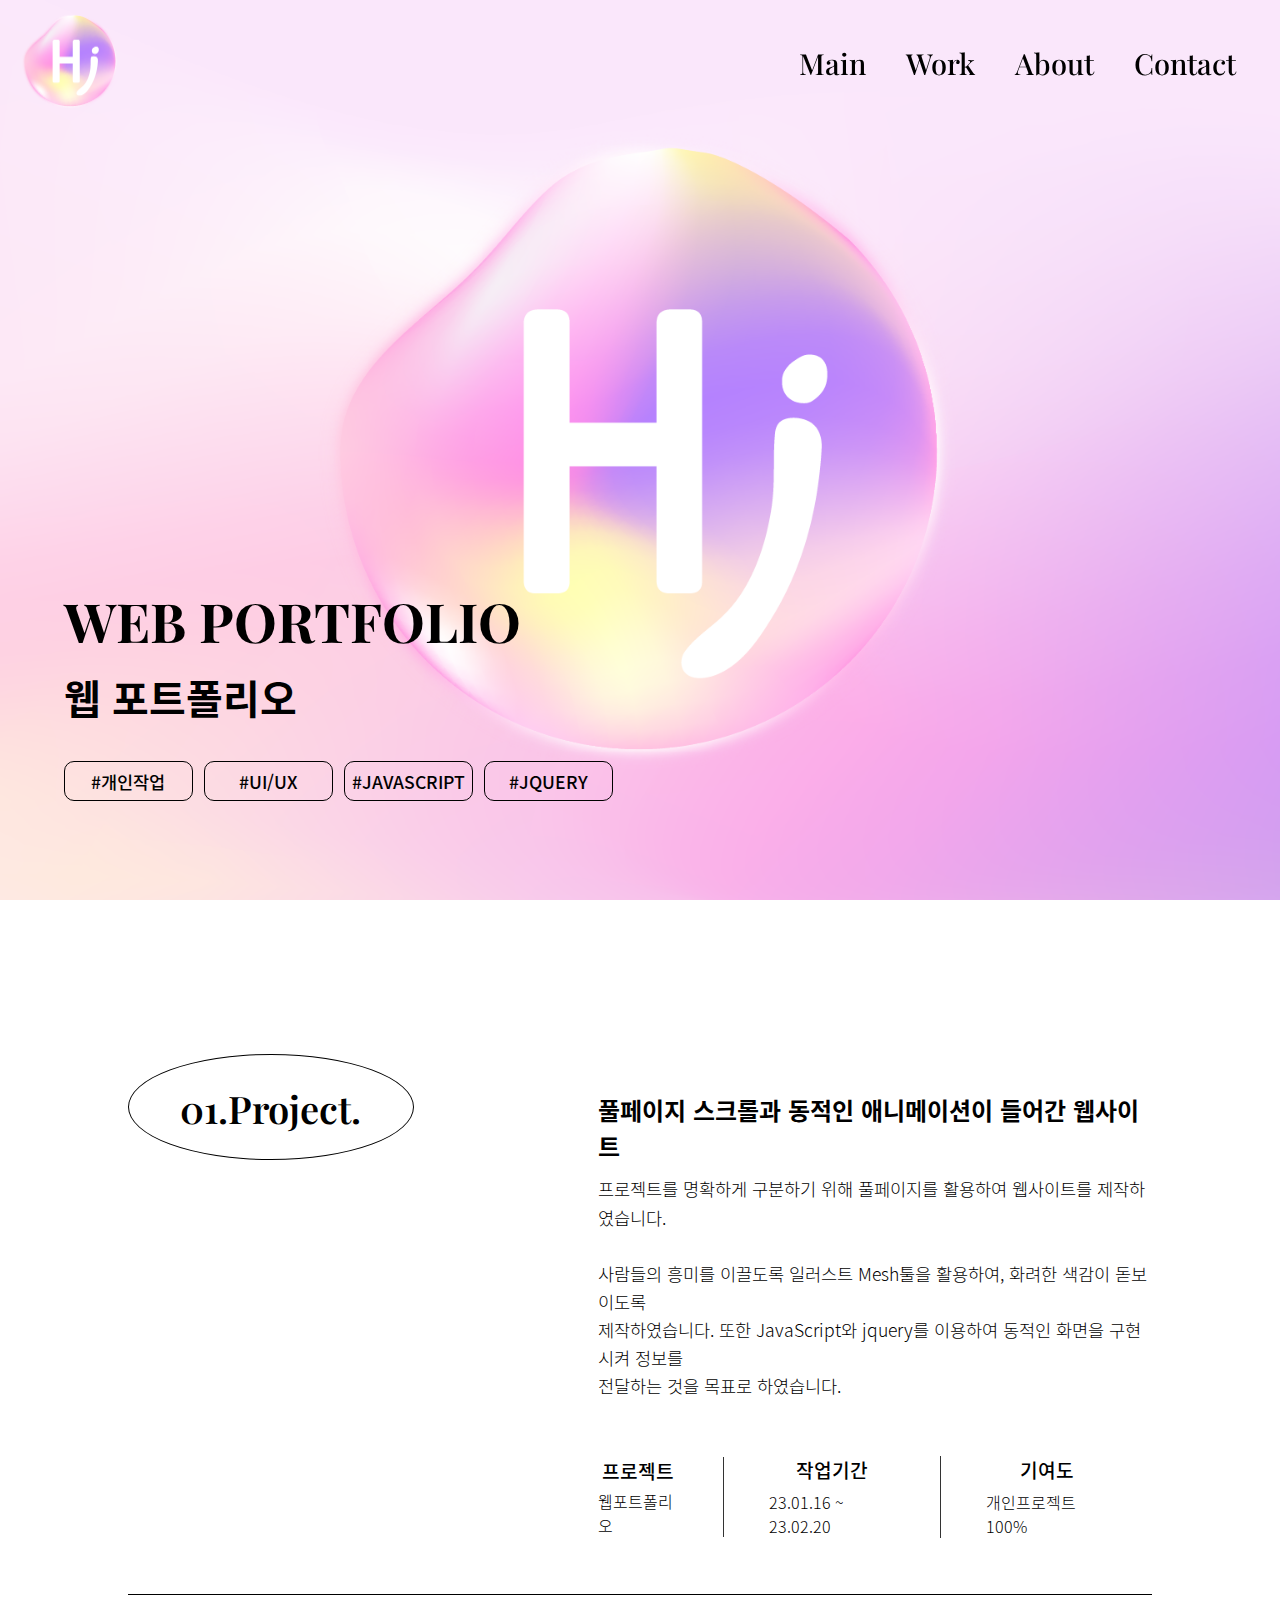
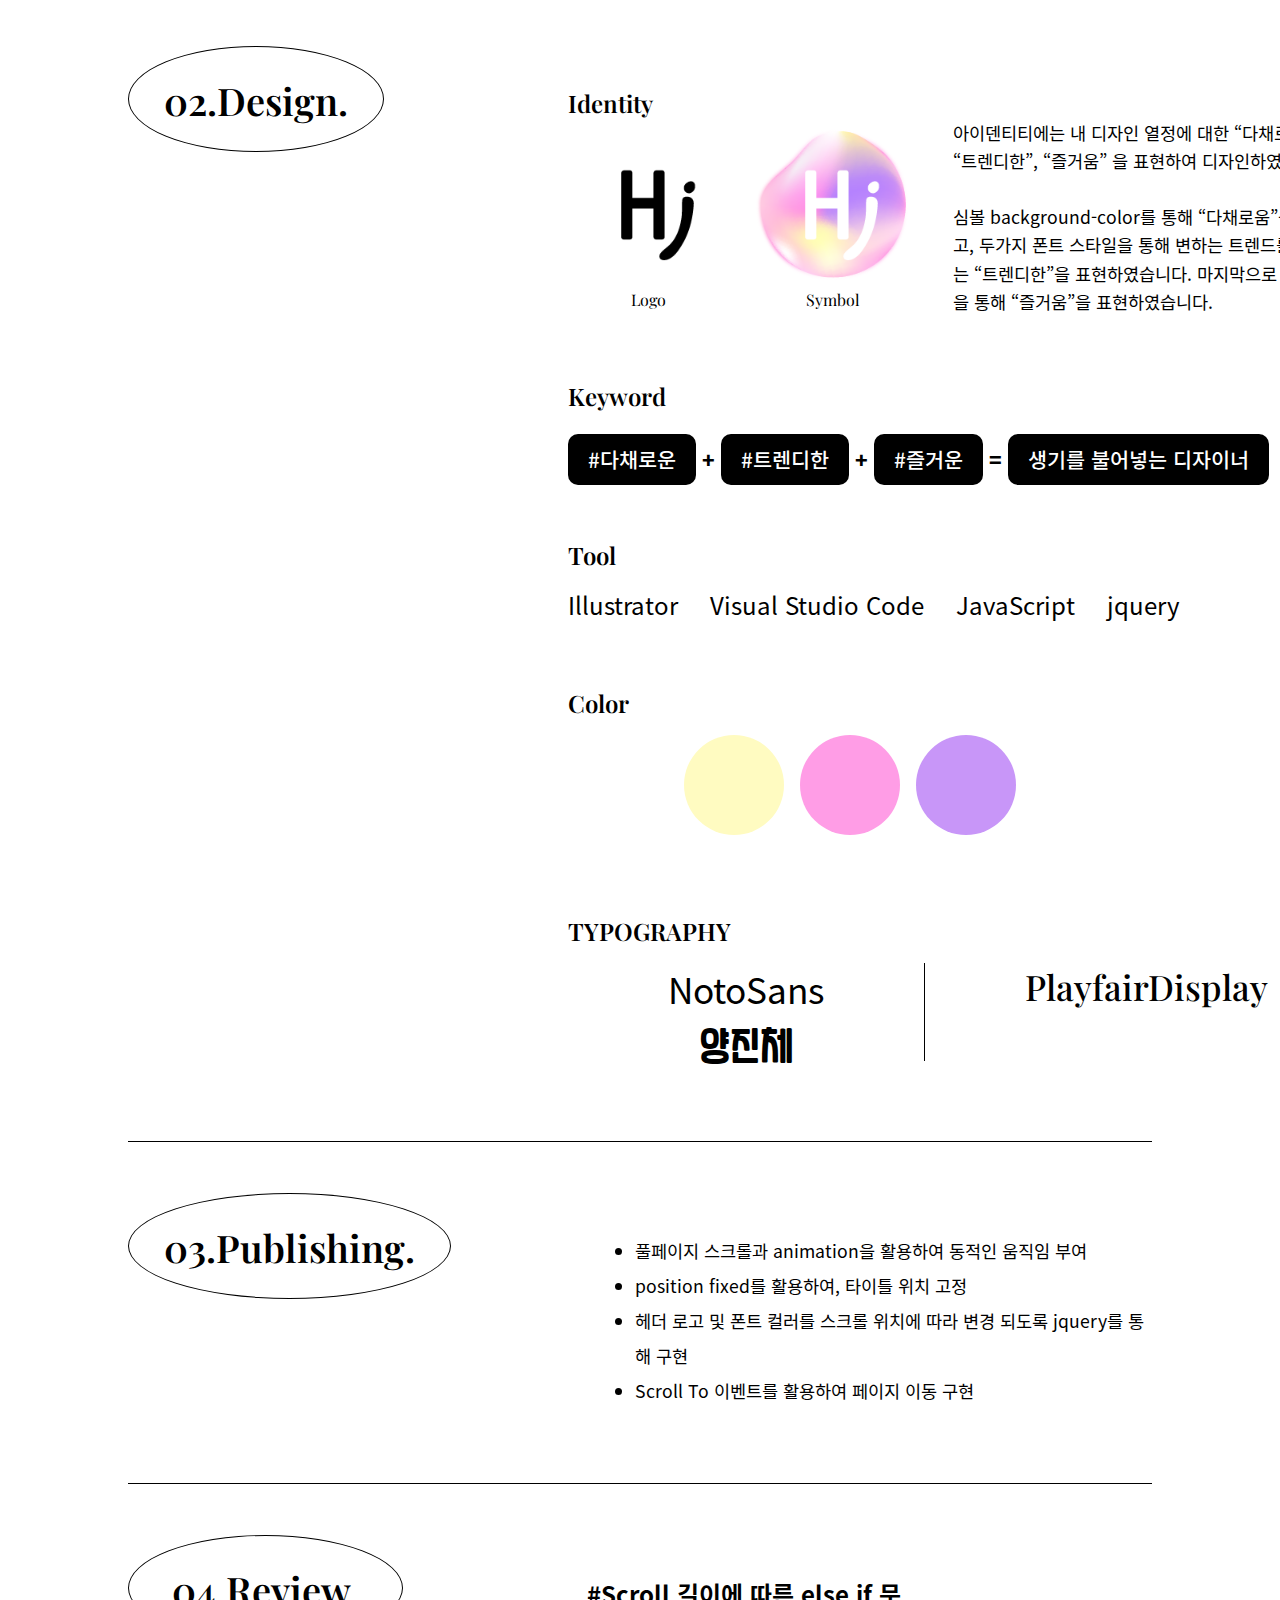
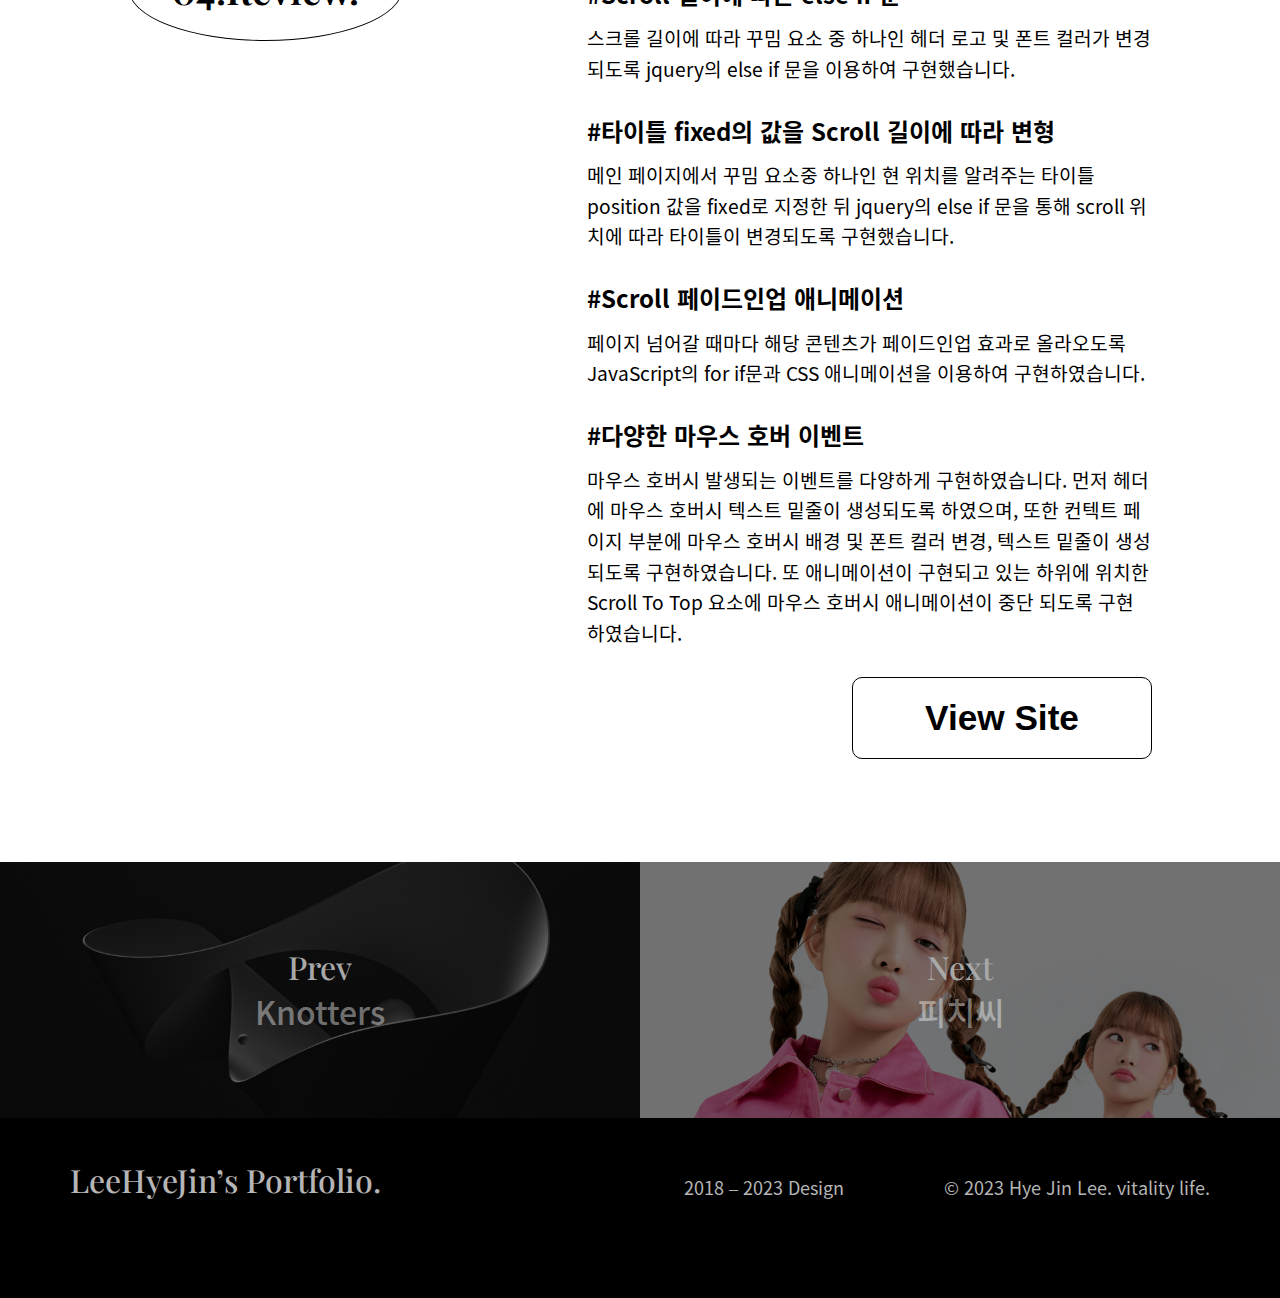
==== commit 2bc1ed0b: "230223 작업 수정수정" ====
--- a/identity.html
+++ b/identity.html
@@ -34,19 +34,11 @@
   <body>
     <header>
       <h1>
-        <a onClick="window.location.reload()" href="/index.html"
-          ><img
-            class="header_Logo"
-            src="./common/images/logo/header-logo-bk.png"
-            alt="main_Logo"
-        /></a>
-      </h1>
-      <h1>
-        <img
-          class="header_Logo2"
-          src="./common/images/logo/header-logo.png"
-          alt="logo2"
-        />
+       <a onClick="window.location.reload()" href="./index.html"><img
+        class="header_Logo2"
+        src="./common/images/logo/header-logo.png"
+        alt="logo2"
+      /></a>
       </h1>
       <ul class="Menu">
         <li class="menu_Main text_doc"><a href="/index.html">Main</a></li>
@@ -81,7 +73,7 @@
             <p>
               프로젝트를 명확하게 구분하기 위해 풀페이지를 활용하여 웹사이트를
               제작하였습니다.<br />
-              <br />사람들의 흥미를 이끌도록 일러스트에서 Mesh툴을 활용하여,
+              <br />사람들의 흥미를 이끌도록 일러스트 Mesh툴을 활용하여,
               화려한 색감이 돋보이도록<br />제작하였습니다. 또한
               JavaScript와 jquery를 이용하여 동적인 화면을 구현시켜 정보를<br />
               전달하는 것을 목표로 하였습니다.
@@ -128,7 +120,7 @@
                 <figcaption>Symbol</figcaption>
               </figure>
               <p class="logo_mention">
-                아이덴티티에는 내 디자인 열정에 대한 “다채로움”, “트렌디한”,
+                아이덴티티에는 내 디자인 열정에 대한 “다채로움”,<br> “트렌디한”,
                 “즐거움” 을 표현하여 디자인하였습니다.<br />
                 <br />심볼 background-color를 통해 “다채로움”을 표현하였고,
                 두가지 폰트 스타일을 통해 변하는 트렌드를 감지한다는
@@ -230,7 +222,7 @@
             되도록 구현하였습니다.
           </p>
           <div class="btn">
-            <button>View Site</button>
+            <a href="./identity.html" target="_blank"><button>View Site</button></a>
           </div>
         </div>
       </div>
@@ -240,18 +232,18 @@
         </div>
       <div class="banner">
         <div class="wishList_prev">
-            <a href="/index.html">
+            <a href="./Knotters.html">
               <div class="prev_title">
                 <h3>Prev</h3>
-                <h2>넥슨게임즈</h2>
+                <h2>Knotters</h2>
               </div>
             </a>
         </div>
         <div class="wishList_next">
-            <a href="./index.html">
+            <a href="./peachc_Page.html">
               <div class="next_title">
                 <h3>Next</h3>
-                <h2>Knotters</h2>
+                <h2>피치씨</h2>
               </div>
             </a>
         </div>
--- a/project/identity/style/identity.css
+++ b/project/identity/style/identity.css
@@ -64,7 +64,9 @@
   margin-right: 44px;
 }
 .header_Logo2 {
-  display: none;
+  width: 100px;
+  margin-left: 10px;
+  margin-right: auto;
   cursor: pointer;
 }
 .header_Logo2.on {
@@ -130,10 +132,10 @@
   width: 100%;
   /* height: 2200px; */
   position: relative;
-  background-color: #fff;
+  /* background-color: #fff; */
   box-sizing: border-box;
-  background: fixed url(/common/images/object/articleBackground_1920.png)
-    no-repeat 50% / cover;
+  background: fixed url(../images/articleBackground_1920.png) no-repeat 50% /
+    cover;
 }
 .bg_container {
   /* width: 100%;
@@ -505,7 +507,7 @@
 }
 .wishList_prev {
   width: 50%;
-  background: url(/project/nexon/veiled_background01.png) no-repeat 50% / cover;
+  background: url(../images/project/img_main_intro.jpg) no-repeat 50% / cover;
   height: 20vw;
 }
 .wishList_prev a {
@@ -576,7 +578,7 @@
 .wishList_next {
   width: 50vw;
   height: 20vw;
-  background: url(/project/knotters/img_main_intro.jpg) no-repeat 50% / cover;
+  background: url(../images/project/PALETTE_lay_04.jpg) no-repeat left top / cover;
 }
 .next_title h3 {
   font-size: 2rem;
